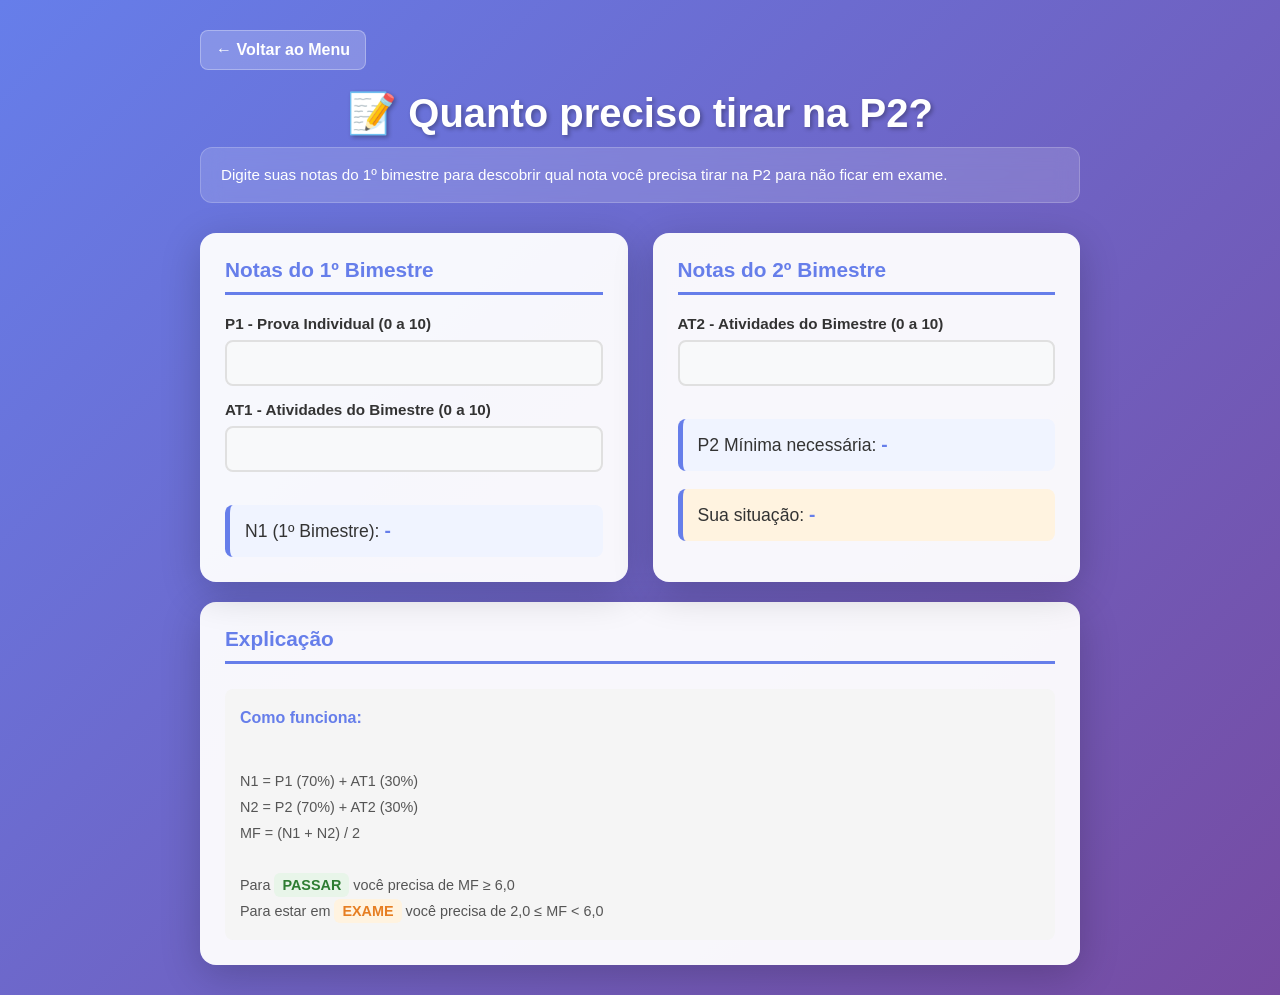
==== calcular-p2.html @ e345d180 "Add files via upload" ====
<!DOCTYPE html>
<html lang="pt-BR">
<head>
  <meta charset="UTF-8" />
  <title>Calculadora - Quanto preciso na P2?</title>
  <link rel="stylesheet" href="css/style.css" />
</head>
<body>
  <a href="index.html" class="back-link">← Voltar ao Menu</a>
  
  <h1>📝 Quanto preciso tirar na P2?</h1>
  <p>
    Digite suas notas do 1º bimestre para descobrir qual nota você precisa tirar na P2 para não ficar em exame.
  </p>

  <div class="grid">
    <div class="card">
      <h3>Notas do 1º Bimestre</h3>
      <label for="p1">P1 - Prova Individual (0 a 10)</label>
      <input type="number" id="p1" min="0" max="10" step="0.1" />

      <label for="at1">AT1 - Atividades do Bimestre (0 a 10)</label>
      <input type="number" id="at1" min="0" max="10" step="0.1" />

      <div class="resultado">
        N1 (1º Bimestre): <span id="n1">-</span>
      </div>
    </div>

    <div class="card">
      <h3>Notas do 2º Bimestre</h3>
      <label for="at2">AT2 - Atividades do Bimestre (0 a 10)</label>
      <input type="number" id="at2" min="0" max="10" step="0.1" />

      <div class="resultado">
        P2 Mínima necessária: <span id="p2-minima">-</span>
      </div>
      <div class="resultado" style="background: #fff3e0;">
        Sua situação: <span id="situacao">-</span>
      </div>
    </div>
  </div>

  <div class="card" style="margin-top: 20px;">
    <h3>Explicação</h3>
    <div class="observacao">
      <strong>Como funciona:</strong><br>
      N1 = P1 (70%) + AT1 (30%)<br>
      N2 = P2 (70%) + AT2 (30%)<br>
      MF = (N1 + N2) / 2<br><br>
      
      Para <span class="aprovado">PASSAR</span> você precisa de MF ≥ 6,0<br>
      Para estar em <span class="exame">EXAME</span> você precisa de 2,0 ≤ MF &lt; 6,0
    </div>
  </div>

  <script src="js/calcular-p2.js"></script>
</body>
</html>
---- css/style.css ----
* {
  margin: 0;
  padding: 0;
  box-sizing: border-box;
}

body {
  font-family: 'Segoe UI', Tahoma, Geneva, Verdana, sans-serif;
  background: linear-gradient(135deg, #667eea 0%, #764ba2 100%);
  min-height: 100vh;
  max-width: 900px;
  margin: 0 auto;
  padding: 30px 10px;
}

h1 {
  text-align: center;
  color: white;
  font-size: 2.5rem;
  margin-bottom: 10px;
  text-shadow: 2px 2px 4px rgba(0, 0, 0, 0.3);
}

h2 {
  text-align: center;
  color: rgba(255, 255, 255, 0.95);
  font-size: 1.3rem;
  margin-bottom: 20px;
  font-weight: 300;
}

p {
  background: rgba(255, 255, 255, 0.15);
  color: white;
  padding: 15px 20px;
  border-radius: 12px;
  margin-bottom: 30px;
  font-size: 0.95rem;
  line-height: 1.6;
  backdrop-filter: blur(10px);
  border: 1px solid rgba(255, 255, 255, 0.2);
}

.grid {
  display: grid;
  grid-template-columns: repeat(2, minmax(0, 1fr));
  gap: 25px;
  margin-top: 20px;
}

.card {
  background: rgba(255, 255, 255, 0.95);
  border: none;
  border-radius: 16px;
  padding: 25px;
  box-shadow: 0 10px 40px rgba(0, 0, 0, 0.2);
  transition: transform 0.3s ease, box-shadow 0.3s ease;
}

.card:hover {
  transform: translateY(-5px);
  box-shadow: 0 15px 50px rgba(0, 0, 0, 0.3);
}

.card h3 {
  color: #667eea;
  margin-bottom: 20px;
  font-size: 1.3rem;
  border-bottom: 3px solid #667eea;
  padding-bottom: 10px;
}

label {
  display: block;
  margin-bottom: 8px;
  font-weight: 600;
  color: #333;
  font-size: 0.95rem;
}

input[type="number"] {
  width: 100%;
  padding: 12px 15px;
  margin-bottom: 15px;
  border: 2px solid #e0e0e0;
  border-radius: 8px;
  font-size: 1rem;
  transition: border-color 0.3s ease, box-shadow 0.3s ease;
  background: #f8f9fa;
}

input[type="number"]:focus {
  outline: none;
  border-color: #667eea;
  box-shadow: 0 0 0 3px rgba(102, 126, 234, 0.1);
  background: white;
}

select {
  width: 100%;
  padding: 12px 15px;
  margin-bottom: 15px;
  border: 2px solid #e0e0e0;
  border-radius: 8px;
  font-size: 1rem;
  transition: border-color 0.3s ease, box-shadow 0.3s ease;
  background: #f8f9fa;
  color: #333;
  cursor: pointer;
  font-family: 'Segoe UI', Tahoma, Geneva, Verdana, sans-serif;
}

select:focus {
  outline: none;
  border-color: #667eea;
  box-shadow: 0 0 0 3px rgba(102, 126, 234, 0.1);
  background: white;
}

.resultado {
  margin-top: 18px;
  padding: 15px;
  background: #f0f4ff;
  border-left: 5px solid #667eea;
  border-radius: 8px;
  font-size: 1.1rem;
  color: #333;
}

.resultado span {
  font-weight: bold;
  color: #667eea;
  font-size: 1.2rem;
}

.aprovado {
  color: #2e7d32;
  background: #e8f5e9;
  padding: 4px 8px;
  border-radius: 6px;
  font-weight: 700;
}

.exame {
  color: #e67e22;
  background: #fff3e0;
  padding: 4px 8px;
  border-radius: 6px;
  font-weight: 700;
}

.reprovado {
  color: #c62828;
  background: #ffebee;
  padding: 4px 8px;
  border-radius: 6px;
  font-weight: 700;
}

.observacao {
  font-size: 0.9rem;
  color: #555;
  margin-top: 25px;
  padding: 15px;
  background: #f5f5f5;
  border-radius: 8px;
  line-height: 1.8;
}

.observacao strong {
  color: #667eea;
  display: block;
  margin-bottom: 10px;
  font-size: 1rem;
}

@media (max-width: 700px) {
  body {
    padding: 20px 10px;
  }

  h1 {
    font-size: 2rem;
  }

  h2 {
    font-size: 1.1rem;
  }

  .grid {
    grid-template-columns: 1fr;
    gap: 20px;
  }

  .card {
    padding: 20px;
  }

  .menu {
    grid-template-columns: 1fr;
  }
}

.menu {
  display: grid;
  grid-template-columns: repeat(4, 1fr);
  gap: 20px;
  margin: 30px 0;
}

.menu-item {
  display: flex;
  flex-direction: column;
  align-items: center;
  justify-content: center;
  text-decoration: none;
  background: rgba(255, 255, 255, 0.95);
  border: 2px solid rgba(102, 126, 234, 0.3);
  border-radius: 16px;
  padding: 30px 20px;
  transition: all 0.3s ease;
  box-shadow: 0 5px 20px rgba(0, 0, 0, 0.1);
}

.menu-item:hover {
  transform: translateY(-10px);
  border-color: #667eea;
  box-shadow: 0 15px 40px rgba(102, 126, 234, 0.3);
}

.menu-icon {
  font-size: 3rem;
  margin-bottom: 15px;
  display: block;
}

.menu-title {
  font-size: 1.2rem;
  font-weight: 700;
  color: #667eea;
  text-align: center;
  margin-bottom: 8px;
  display: block;
}

.menu-desc {
  font-size: 0.85rem;
  color: #666;
  text-align: center;
  line-height: 1.4;
  display: block;
}

@media (max-width: 900px) {
  .menu {
    grid-template-columns: 1fr;
    gap: 20px;
  }
}

.back-link {
  display: inline-block;
  margin-bottom: 20px;
  padding: 10px 15px;
  background: rgba(255, 255, 255, 0.2);
  color: white;
  text-decoration: none;
  border-radius: 8px;
  font-weight: 600;
  transition: all 0.3s ease;
  border: 1px solid rgba(255, 255, 255, 0.3);
}

.back-link:hover {
  background: rgba(255, 255, 255, 0.3);
  border-color: rgba(255, 255, 255, 0.5);
}
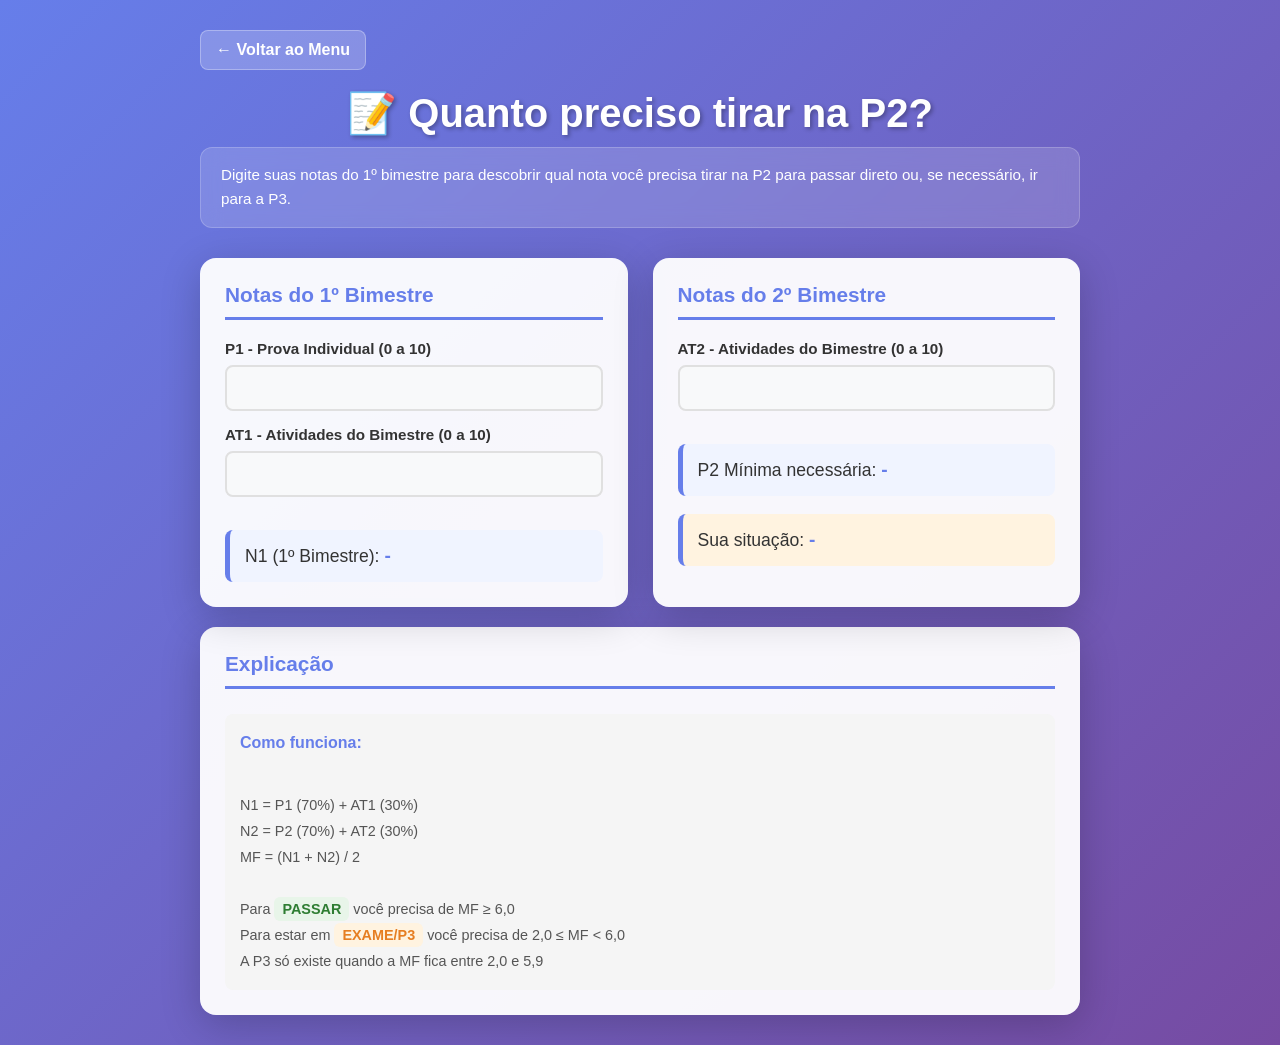
==== commit 0ee4fad9: "ajuste no calculo" ====
--- a/calcular-p2.html
+++ b/calcular-p2.html
@@ -10,17 +10,17 @@
   
   <h1>📝 Quanto preciso tirar na P2?</h1>
   <p>
-    Digite suas notas do 1º bimestre para descobrir qual nota você precisa tirar na P2 para não ficar em exame.
+    Digite suas notas do 1º bimestre para descobrir qual nota você precisa tirar na P2 para passar direto ou, se necessário, ir para a P3.
   </p>
 
   <div class="grid">
     <div class="card">
       <h3>Notas do 1º Bimestre</h3>
       <label for="p1">P1 - Prova Individual (0 a 10)</label>
-      <input type="number" id="p1" min="0" max="10" step="0.1" />
+      <input type="number" id="p1" min="0" max="10" step="0.1" oninput="if (this.value !== '') this.value = Math.min(10, Math.max(0, Number(this.value)))" />
 
       <label for="at1">AT1 - Atividades do Bimestre (0 a 10)</label>
-      <input type="number" id="at1" min="0" max="10" step="0.1" />
+      <input type="number" id="at1" min="0" max="10" step="0.1" oninput="if (this.value !== '') this.value = Math.min(10, Math.max(0, Number(this.value)))" />
 
       <div class="resultado">
         N1 (1º Bimestre): <span id="n1">-</span>
@@ -30,7 +30,7 @@
     <div class="card">
       <h3>Notas do 2º Bimestre</h3>
       <label for="at2">AT2 - Atividades do Bimestre (0 a 10)</label>
-      <input type="number" id="at2" min="0" max="10" step="0.1" />
+      <input type="number" id="at2" min="0" max="10" step="0.1" oninput="if (this.value !== '') this.value = Math.min(10, Math.max(0, Number(this.value)))" />
 
       <div class="resultado">
         P2 Mínima necessária: <span id="p2-minima">-</span>
@@ -50,7 +50,8 @@
       MF = (N1 + N2) / 2<br><br>
       
       Para <span class="aprovado">PASSAR</span> você precisa de MF ≥ 6,0<br>
-      Para estar em <span class="exame">EXAME</span> você precisa de 2,0 ≤ MF &lt; 6,0
+      Para estar em <span class="exame">EXAME/P3</span> você precisa de 2,0 ≤ MF &lt; 6,0<br>
+      A P3 só existe quando a MF fica entre 2,0 e 5,9
     </div>
   </div>
 
